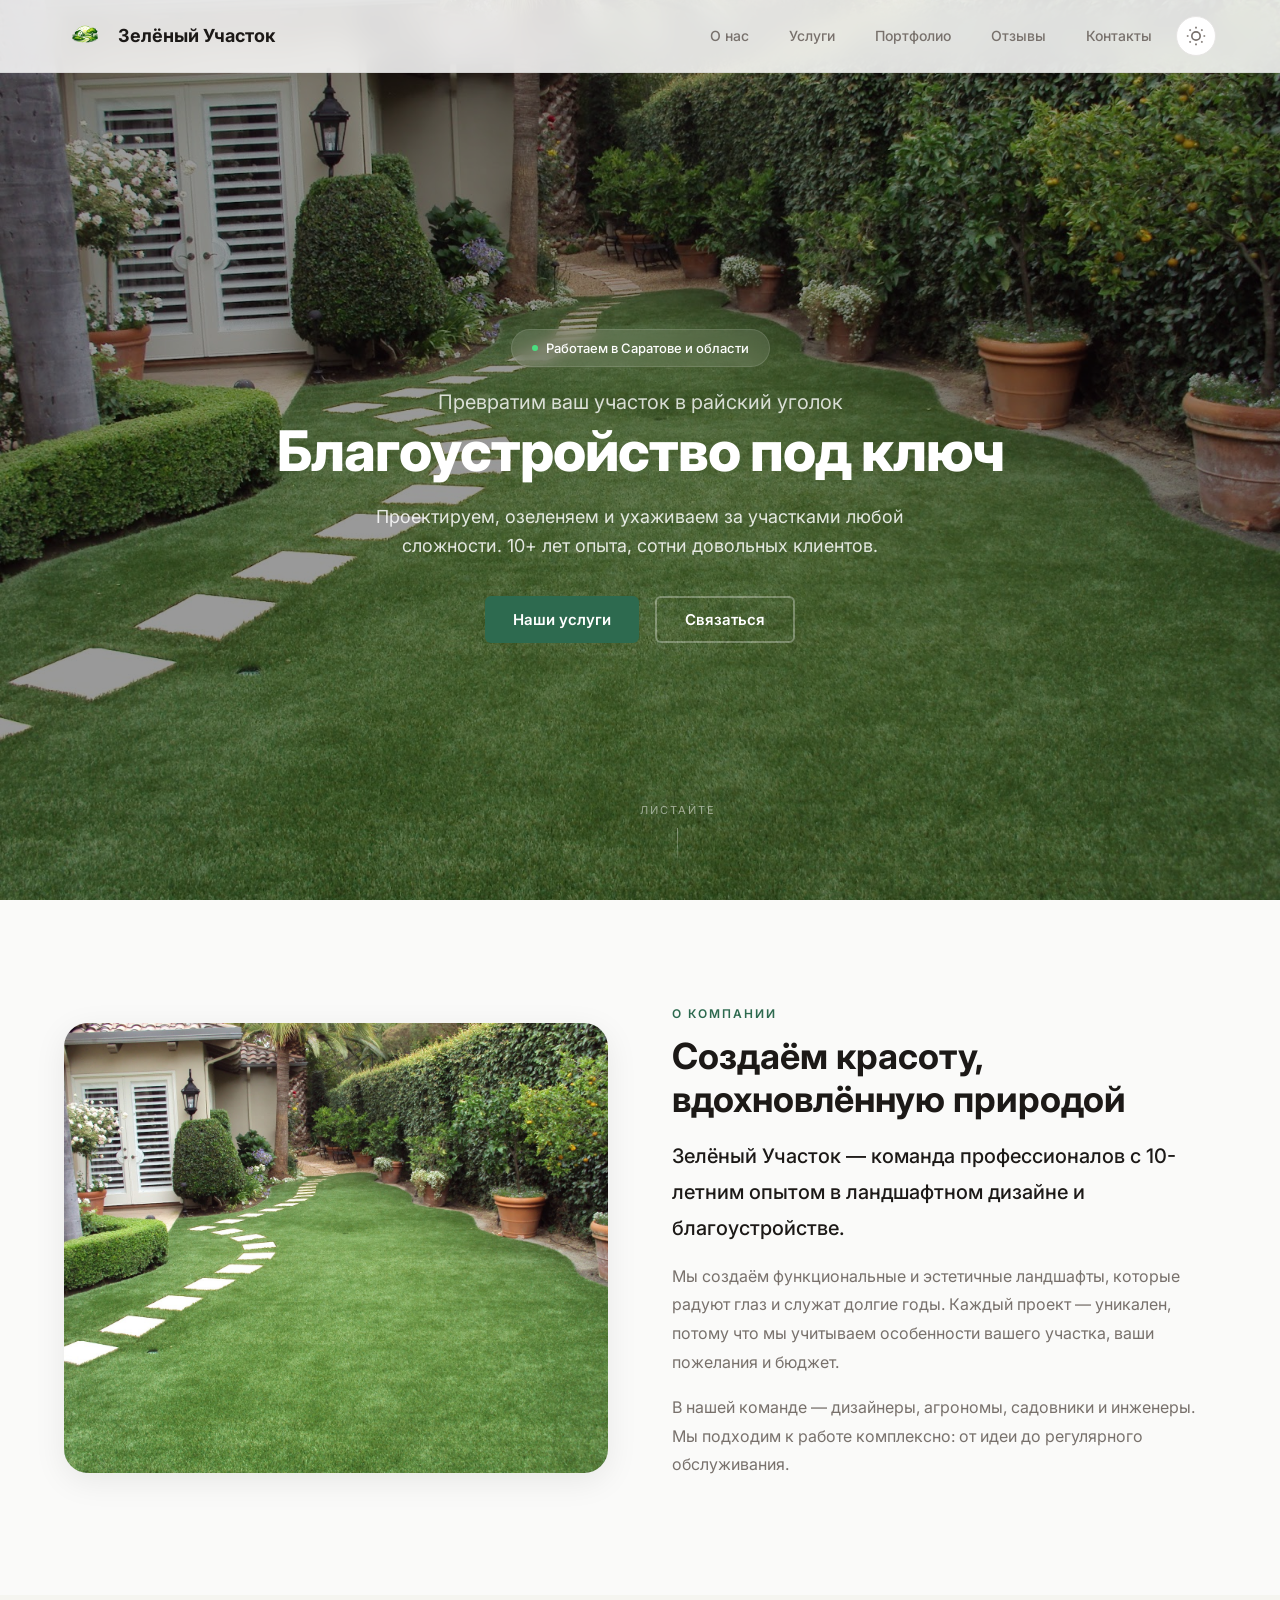
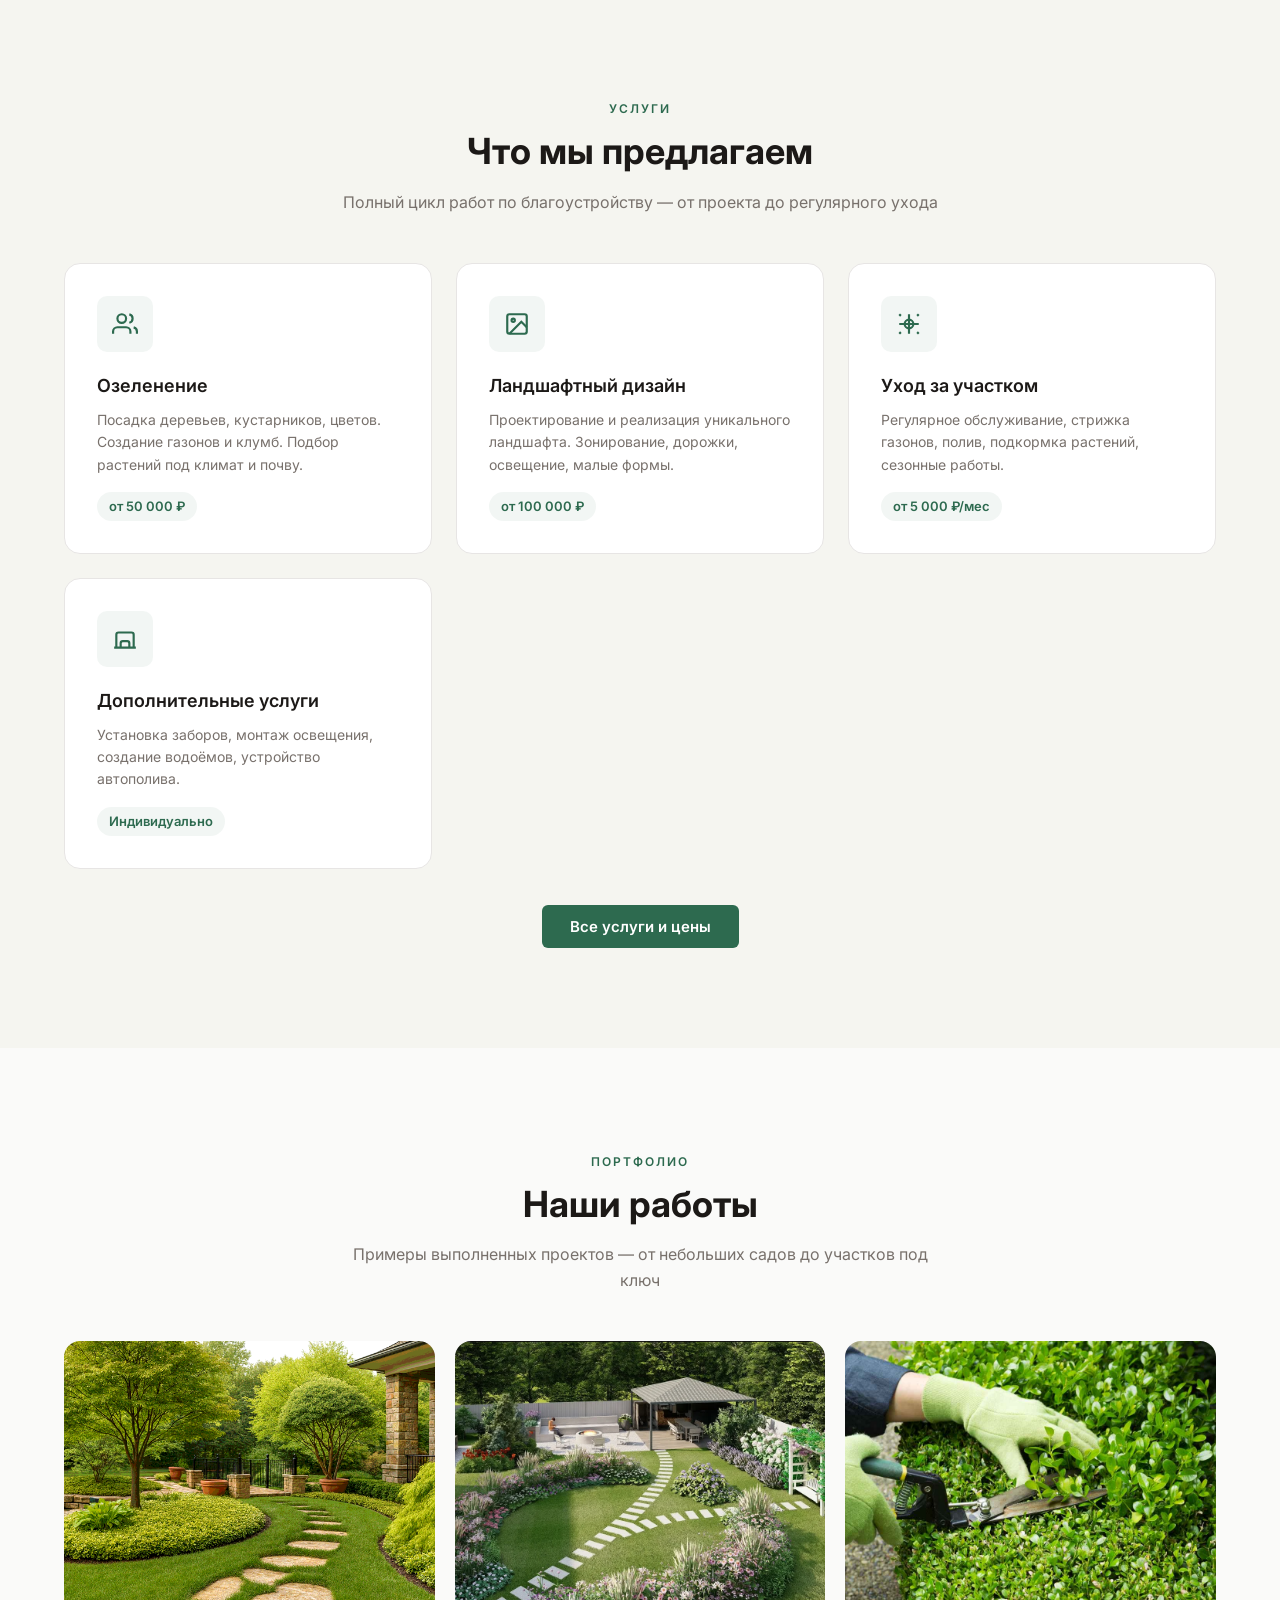
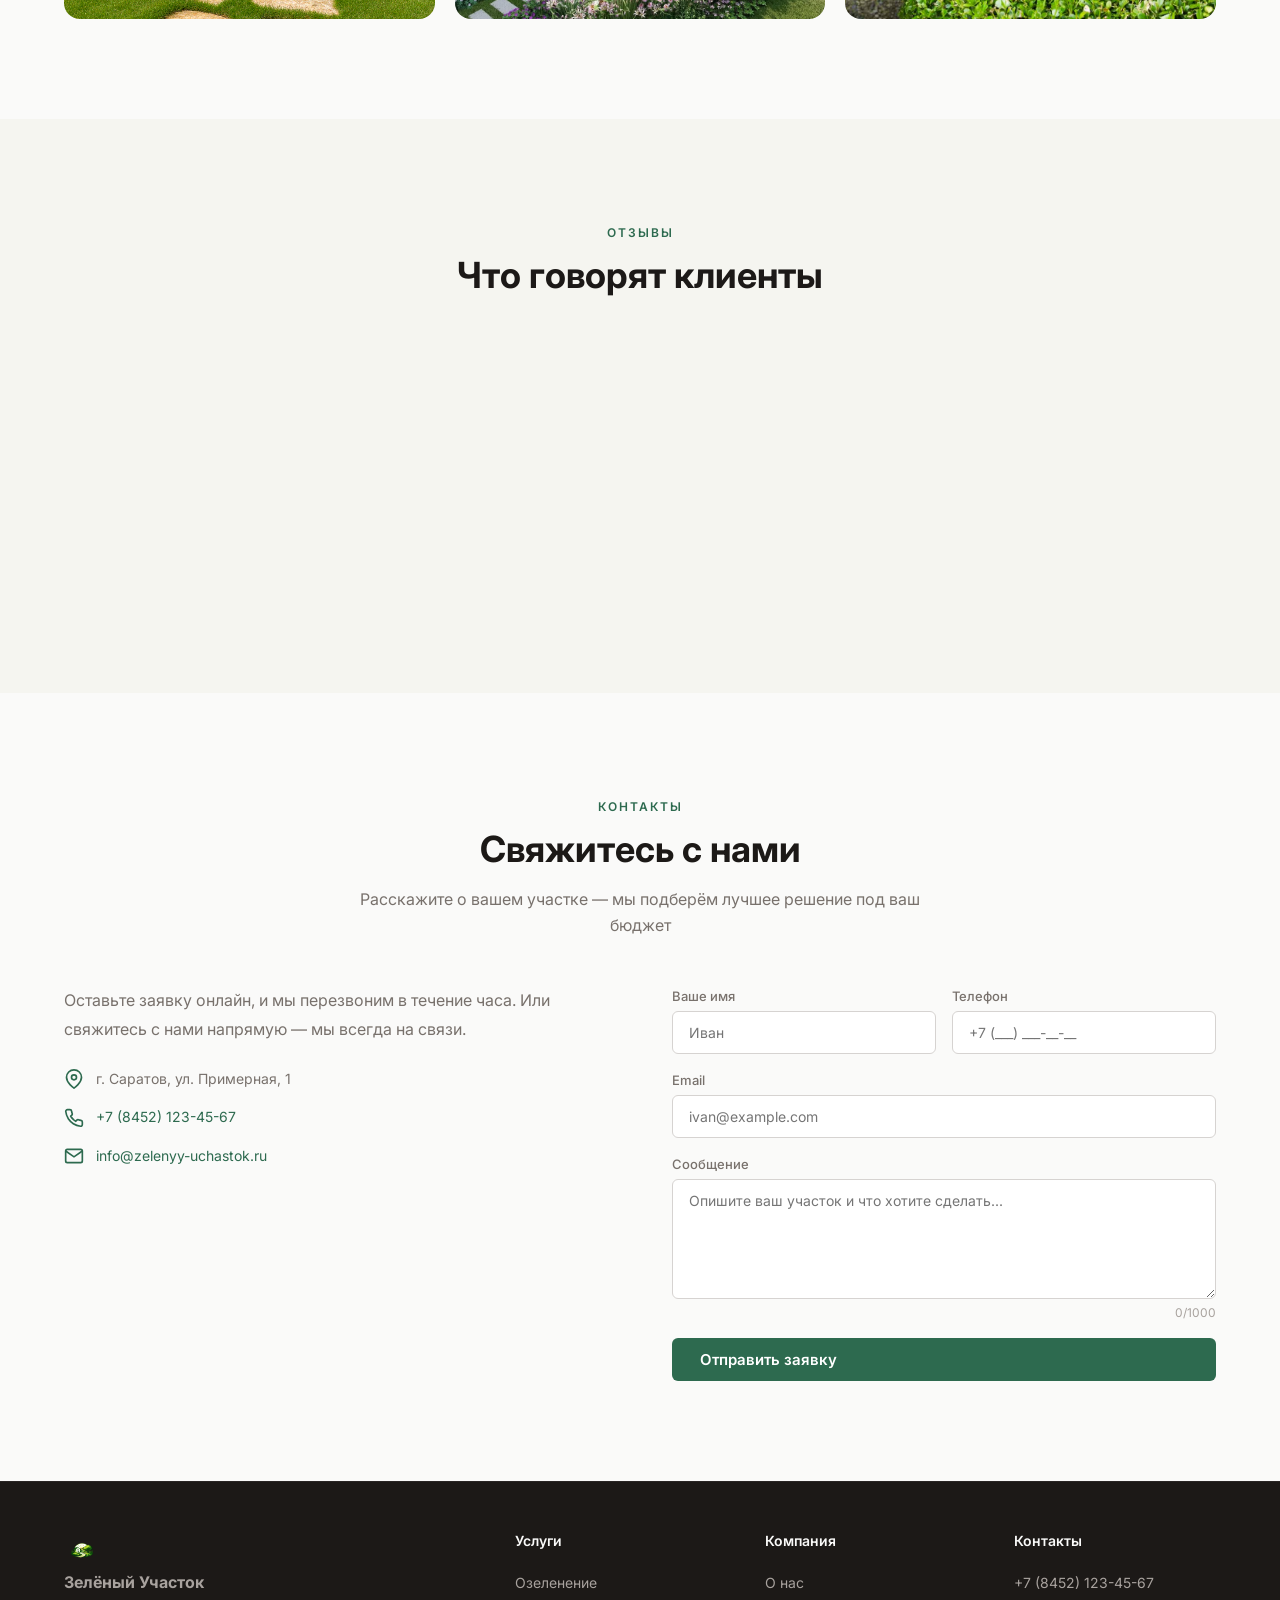
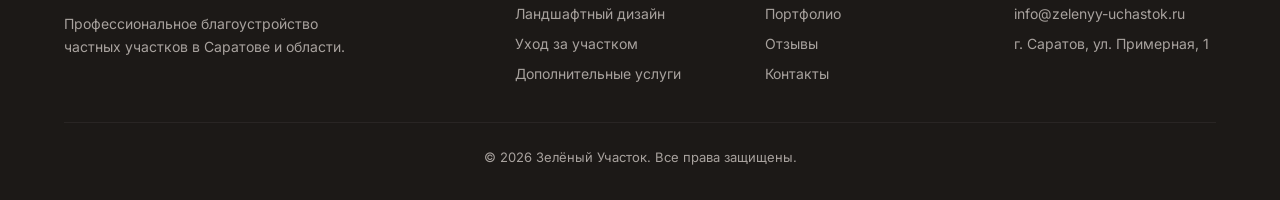
==== index.html @ c89d67cd "Initial commit: landing page for Zelenyy Uchastok" ====
<!DOCTYPE html>
<html lang="ru" data-theme="light">
<head>
  <meta charset="UTF-8">
  <meta name="viewport" content="width=device-width, initial-scale=1.0">
  <title>Зелёный Участок — Благоустройство частных участков</title>
  <meta name="description" content="Профессиональные услуги по ландшафтному дизайну, озеленению и благоустройству частных участков в Саратове.">
  <link rel="preconnect" href="https://fonts.googleapis.com">
  <link rel="preconnect" href="https://fonts.gstatic.com" crossorigin>
  <link href="https://fonts.googleapis.com/css2?family=Inter:wght@400;500;600;700;800&display=swap" rel="stylesheet">
  <link rel="stylesheet" href="styles/style.css">
</head>
<body>

  <!-- Header -->
  <header class="header">
    <div class="container">
      <a href="index.html" class="header-logo">
        <img src="images/logo_no_fon.png" alt="Зелёный Участок">
        Зелёный Участок
      </a>
      <nav class="header-nav" id="headerNav">
        <a href="#about">О нас</a>
        <a href="services.html">Услуги</a>
        <a href="#portfolio">Портфолио</a>
        <a href="#testimonials">Отзывы</a>
        <a href="#contact">Контакты</a>
        <button class="theme-toggle" id="themeToggle" aria-label="Сменить тему">
          <svg class="icon-sun" width="20" height="20" viewBox="0 0 24 24" fill="none" stroke="currentColor" stroke-width="2"><circle cx="12" cy="12" r="5"/><path d="M12 1v2M12 21v2M4.22 4.22l1.42 1.42M18.36 18.36l1.42 1.42M1 12h2M21 12h2M4.22 19.78l1.42-1.42M18.36 5.64l1.42-1.42"/></svg>
          <svg class="icon-moon" width="20" height="20" viewBox="0 0 24 24" fill="none" stroke="currentColor" stroke-width="2"><path d="M21 12.79A9 9 0 1111.21 3 7 7 0 0021 12.79z"/></svg>
        </button>
      </nav>
      <button class="mobile-menu-btn" id="mobileMenuBtn" aria-label="Меню">
        <span></span><span></span><span></span>
      </button>
    </div>
  </header>

  <!-- Hero -->
  <section class="hero">
    <div class="hero-bg" id="heroBg"></div>
    <div class="container">
      <div class="hero-badge">
        <span class="hero-badge-dot"></span>
        Работаем в Саратове и области
      </div>
      <h1>
        <span>Превратим ваш участок в райский уголок</span>
        Благоустройство под ключ
      </h1>
      <p>Проектируем, озеленяем и ухаживаем за участками любой сложности. 10+ лет опыта, сотни довольных клиентов.</p>
      <div class="hero-buttons">
        <a href="services.html" class="btn btn-primary">Наши услуги</a>
        <a href="#contact" class="btn btn-outline">Связаться</a>
      </div>
    </div>
    <div class="hero-scroll">
      <span>Листайте</span>
      <div class="hero-scroll-line"></div>
    </div>
  </section>

  <!-- About -->
  <section class="section" id="about">
    <div class="container">
      <div class="about-grid">
        <div class="about-image fade-in">
          <img src="images/o_kompanii.jpg" alt="О компании Зелёный Участок">
        </div>
        <div class="about-text fade-in">
          <span class="section-label">О компании</span>
          <h2 class="section-title">Создаём красоту,<br>вдохновлённую природой</h2>
          <p class="about-lead">Зелёный Участок — команда профессионалов с 10-летним опытом в ландшафтном дизайне и благоустройстве.</p>
          <p>Мы создаём функциональные и эстетичные ландшафты, которые радуют глаз и служат долгие годы. Каждый проект — уникален, потому что мы учитываем особенности вашего участка, ваши пожелания и бюджет.</p>
          <p>В нашей команде — дизайнеры, агрономы, садовники и инженеры. Мы подходим к работе комплексно: от идеи до регулярного обслуживания.</p>
        </div>
      </div>
    </div>
  </section>

  <!-- Services Preview -->
  <section class="section section-alt" id="services">
    <div class="container">
      <div class="fade-in" style="text-align:center;margin-bottom:16px">
        <span class="section-label">Услуги</span>
        <h2 class="section-title">Что мы предлагаем</h2>
        <p class="section-subtitle" style="margin:0 auto">Полный цикл работ по благоустройству — от проекта до регулярного ухода</p>
      </div>
      <div class="services-grid">
        <div class="service-card fade-in">
          <div class="service-card-icon">
            <svg viewBox="0 0 24 24" fill="none" stroke="currentColor" stroke-width="2"><path d="M17 21v-2a4 4 0 00-4-4H5a4 4 0 00-4 4v2"/><circle cx="9" cy="7" r="4"/><path d="M23 21v-2a4 4 0 00-3-3.87"/><path d="M16 3.13a4 4 0 010 7.75"/></svg>
          </div>
          <h3>Озеленение</h3>
          <p>Посадка деревьев, кустарников, цветов. Создание газонов и клумб. Подбор растений под климат и почву.</p>
          <span class="service-card-price">от 50 000 ₽</span>
          <div class="service-card-details">
            <ul>
              <li>Подготовка почвы и дренаж</li>
              <li>Выбор растений по климату</li>
              <li>Устройство поливной системы</li>
              <li>Гарантия на растения</li>
            </ul>
          </div>
        </div>
        <div class="service-card fade-in">
          <div class="service-card-icon">
            <svg viewBox="0 0 24 24" fill="none" stroke="currentColor" stroke-width="2"><rect x="3" y="3" width="18" height="18" rx="2"/><circle cx="8.5" cy="8.5" r="1.5"/><path d="M21 15l-5-5L5 21"/></svg>
          </div>
          <h3>Ландшафтный дизайн</h3>
          <p>Проектирование и реализация уникального ландшафта. Зонирование, дорожки, освещение, малые формы.</p>
          <span class="service-card-price">от 100 000 ₽</span>
          <div class="service-card-details">
            <ul>
              <li>Разработка дизайн-проекта</li>
              <li>Мощение дорожек и площадок</li>
              <li>Установка декоративных элементов</li>
              <li>Ландшафтное освещение</li>
            </ul>
          </div>
        </div>
        <div class="service-card fade-in">
          <div class="service-card-icon">
            <svg viewBox="0 0 24 24" fill="none" stroke="currentColor" stroke-width="2"><path d="M3 3l1.5 1.5M21 3l-1.5 1.5M3 21l1.5-1.5M21 21l-1.5-1.5M12 3v18M3 12h18"/><circle cx="12" cy="12" r="4"/></svg>
          </div>
          <h3>Уход за участком</h3>
          <p>Регулярное обслуживание, стрижка газонов, полив, подкормка растений, сезонные работы.</p>
          <span class="service-card-price">от 5 000 ₽/мес</span>
          <div class="service-card-details">
            <ul>
              <li>Стрижка газонов</li>
              <li>Полив и подкормка</li>
              <li>Обрезка деревьев</li>
              <li>Уборка листвы</li>
            </ul>
          </div>
        </div>
        <div class="service-card fade-in">
          <div class="service-card-icon">
            <svg viewBox="0 0 24 24" fill="none" stroke="currentColor" stroke-width="2"><path d="M2 20h20M4 20V8a2 2 0 012-2h12a2 2 0 012 2v12M8 20v-4a2 2 0 012-2h4a2 2 0 012 2v4"/></svg>
          </div>
          <h3>Дополнительные услуги</h3>
          <p>Установка заборов, монтаж освещения, создание водоёмов, устройство автополива.</p>
          <span class="service-card-price">Индивидуально</span>
          <div class="service-card-details">
            <ul>
              <li>Монтаж заборов и ограждений</li>
              <li>Ландшафтное освещение</li>
              <li>Создание прудов и водоёмов</li>
              <li>Системы автополива</li>
            </ul>
          </div>
        </div>
      </div>
      <div class="fade-in" style="text-align:center;margin-top:36px">
        <a href="services.html" class="btn btn-primary">Все услуги и цены</a>
      </div>
    </div>
  </section>

  <!-- Portfolio -->
  <section class="section" id="portfolio">
    <div class="container">
      <div class="fade-in" style="text-align:center;margin-bottom:16px">
        <span class="section-label">Портфолио</span>
        <h2 class="section-title">Наши работы</h2>
        <p class="section-subtitle" style="margin:0 auto">Примеры выполненных проектов — от небольших садов до участков под ключ</p>
      </div>
      <div class="portfolio-grid" id="portfolioGrid">
        <div class="portfolio-item fade-in" data-src="images/portf1.png">
          <img src="images/portf1.png" alt="Проект 1" loading="lazy">
          <div class="portfolio-item-overlay">
            <div>
              <h4>Проект в коттеджном посёлке</h4>
              <p>Ландшафтный дизайн, озеленение, освещение</p>
            </div>
          </div>
        </div>
        <div class="portfolio-item fade-in" data-src="images/portf2.png">
          <img src="images/portf2.png" alt="Проект 2" loading="lazy">
          <div class="portfolio-item-overlay">
            <div>
              <h4>Приусадебный участок</h4>
              <p>Зонирование, газон, цветники, дорожки</p>
            </div>
          </div>
        </div>
        <div class="portfolio-item fade-in" data-src="images/portf3.jpg">
          <img src="images/portf3.jpg" alt="Проект 3" loading="lazy">
          <div class="portfolio-item-overlay">
            <div>
              <h4>Участок с водоёмом</h4>
              <p>Пруд, альпийская горка, мощение</p>
            </div>
          </div>
        </div>
      </div>
    </div>
  </section>

  <!-- Lightbox -->
  <div class="lightbox" id="lightbox">
    <button class="lightbox-close" id="lightboxClose">&times;</button>
    <img src="" alt="" id="lightboxImg">
  </div>

  <!-- Testimonials -->
  <section class="section section-alt" id="testimonials">
    <div class="container">
      <div class="fade-in" style="text-align:center;margin-bottom:16px">
        <span class="section-label">Отзывы</span>
        <h2 class="section-title">Что говорят клиенты</h2>
      </div>
      <div class="testimonials-grid">
        <div class="testimonial-card fade-in">
          <div class="testimonial-rating">★★★★★</div>
          <blockquote>«Отличная работа! Участок преобразился до неузнаваемости. Сделали всё чётко, в срок и даже дешевле, чем я рассчитывал.»</blockquote>
          <cite>— Иван Петрович</cite>
        </div>
        <div class="testimonial-card fade-in">
          <div class="testimonial-rating">★★★★★</div>
          <blockquote>«Быстро, качественно и по доступным ценам. Отдельное спасибо за консультации по подбору растений — всё прижилось и радует глаз.»</blockquote>
          <cite>— Мария Сергеевна</cite>
        </div>
        <div class="testimonial-card fade-in">
          <div class="testimonial-rating">★★★★★</div>
          <blockquote>«Заказывали полный цикл — от проекта до обслуживания. Команда настоящих профи. Результат превзошёл ожидания!»</blockquote>
          <cite>— Алексей Иванович</cite>
        </div>
      </div>
    </div>
  </section>

  <!-- Contact -->
  <section class="section" id="contact">
    <div class="container">
      <div class="fade-in" style="text-align:center;margin-bottom:16px">
        <span class="section-label">Контакты</span>
        <h2 class="section-title">Свяжитесь с нами</h2>
        <p class="section-subtitle" style="margin:0 auto">Расскажите о вашем участке — мы подберём лучшее решение под ваш бюджет</p>
      </div>
      <div class="contact-wrapper">
        <div class="contact-info fade-in">
          <p>Оставьте заявку онлайн, и мы перезвоним в течение часа. Или свяжитесь с нами напрямую — мы всегда на связи.</p>
          <div class="contact-details">
            <div class="contact-detail">
              <svg viewBox="0 0 24 24" fill="none" stroke="currentColor" stroke-width="2"><path d="M21 10c0 7-9 13-9 13s-9-6-9-13a9 9 0 0118 0z"/><circle cx="12" cy="10" r="3"/></svg>
              <span>г. Саратов, ул. Примерная, 1</span>
            </div>
            <div class="contact-detail">
              <svg viewBox="0 0 24 24" fill="none" stroke="currentColor" stroke-width="2"><path d="M22 16.92v3a2 2 0 01-2.18 2 19.79 19.79 0 01-8.63-3.07 19.5 19.5 0 01-6-6 19.79 19.79 0 01-3.07-8.67A2 2 0 014.11 2h3a2 2 0 012 1.72 12.84 12.84 0 00.7 2.81 2 2 0 01-.45 2.11L8.09 9.91a16 16 0 006 6l1.27-1.27a2 2 0 012.11-.45 12.84 12.84 0 002.81.7A2 2 0 0122 16.92z"/></svg>
              <a href="tel:+784521234567">+7 (8452) 123-45-67</a>
            </div>
            <div class="contact-detail">
              <svg viewBox="0 0 24 24" fill="none" stroke="currentColor" stroke-width="2"><path d="M4 4h16c1.1 0 2 .9 2 2v12c0 1.1-.9 2-2 2H4c-1.1 0-2-.9-2-2V6c0-1.1.9-2 2-2z"/><polyline points="22,6 12,13 2,6"/></svg>
              <a href="mailto:info@zelenyy-uchastok.ru">info@zelenyy-uchastok.ru</a>
            </div>
          </div>
        </div>
        <form class="contact-form fade-in" id="contactForm">
          <div class="form-row">
            <div class="form-group">
              <label for="formName">Ваше имя</label>
              <input type="text" id="formName" name="name" required placeholder="Иван">
              <span class="error-message">Введите имя</span>
            </div>
            <div class="form-group">
              <label for="formPhone">Телефон</label>
              <input type="tel" id="formPhone" name="phone" required placeholder="+7 (___) ___-__-__">
              <span class="error-message">Введите телефон</span>
            </div>
          </div>
          <div class="form-group">
            <label for="formEmail">Email</label>
            <input type="email" id="formEmail" name="email" placeholder="ivan@example.com">
            <span class="error-message">Введите корректный email</span>
          </div>
          <div class="form-group">
            <label for="formMessage">Сообщение</label>
            <textarea id="formMessage" name="message" rows="4" maxlength="1000" required placeholder="Опишите ваш участок и что хотите сделать..."></textarea>
            <span class="char-counter"><span id="charCount">0</span>/1000</span>
            <span class="error-message">Напишите пару слов</span>
          </div>
          <button type="submit" class="btn btn-primary" id="formSubmit">Отправить заявку</button>
          <div class="form-success" id="formSuccess">
            <svg viewBox="0 0 24 24" fill="none" stroke="currentColor" stroke-width="2"><path d="M22 11.08V12a10 10 0 11-5.93-9.14"/><polyline points="22 4 12 14.01 9 11.01"/></svg>
            <h3>Спасибо! Заявка отправлена.</h3>
            <p>Мы свяжемся с вами в ближайшее время.</p>
          </div>
        </form>
      </div>
    </div>
  </section>

  <!-- Footer -->
  <footer class="footer">
    <div class="container">
      <div class="footer-grid">
        <div class="footer-brand">
          <a href="index.html" class="header-logo" style="font-size:16px">
            <img src="images/logo_no_fon.png" alt="Зелёный Участок" style="width:36px;height:36px">
            Зелёный Участок
          </a>
          <p>Профессиональное благоустройство частных участков в Саратове и области.</p>
        </div>
        <div>
          <h4>Услуги</h4>
          <a href="services.html">Озеленение</a>
          <a href="services.html">Ландшафтный дизайн</a>
          <a href="services.html">Уход за участком</a>
          <a href="services.html">Дополнительные услуги</a>
        </div>
        <div>
          <h4>Компания</h4>
          <a href="#about">О нас</a>
          <a href="#portfolio">Портфолио</a>
          <a href="#testimonials">Отзывы</a>
          <a href="#contact">Контакты</a>
        </div>
        <div>
          <h4>Контакты</h4>
          <a href="tel:+784521234567">+7 (8452) 123-45-67</a>
          <a href="mailto:info@zelenyy-uchastok.ru">info@zelenyy-uchastok.ru</a>
          <a href="#">г. Саратов, ул. Примерная, 1</a>
        </div>
      </div>
      <div class="footer-bottom">
        <p>&copy; 2026 Зелёный Участок. Все права защищены.</p>
      </div>
    </div>
  </footer>

  <script src="js/main.js"></script>
</body>
</html>
---- styles/style.css ----
/* ==========================================
   Зелёный Участок — Modern Stylesheet
   ========================================== */

/* ----- CSS Variables / Theming ----- */
:root {
  /* Light theme (default) */
  --color-bg: #fafaf9;
  --color-bg-alt: #f5f5f0;
  --color-surface: #ffffff;
  --color-surface-hover: #fafaf9;
  --color-text: #1c1917;
  --color-text-secondary: #78716c;
  --color-text-muted: #a8a29e;
  --color-border: #e7e5e4;
  --color-border-light: #f0efed;
  --color-primary: #2d6a4f;
  --color-primary-light: #40916c;
  --color-primary-lighter: #95d5b2;
  --color-primary-bg: rgba(45, 106, 79, 0.06);
  --color-accent: #d4a373;
  --color-accent-bg: rgba(212, 163, 115, 0.1);
  --color-overlay: rgba(0, 0, 0, 0.5);
  --color-hero-overlay: rgba(0, 0, 0, 0.4);
  --color-input-bg: #ffffff;
  --color-input-border: #d6d3d1;
  --color-input-focus: #2d6a4f;
  --color-success: #16a34a;
  --color-error: #dc2626;
  --color-rating: #f59e0b;
  --color-footer-bg: #1c1917;
  --color-footer-text: #a8a29e;
  --color-footer-border: #292524;
  --color-header-bg: rgba(255, 255, 255, 0.85);
  --color-header-border: rgba(0, 0, 0, 0.06);
  --shadow-sm: 0 1px 2px rgba(0, 0, 0, 0.04);
  --shadow-md: 0 4px 16px rgba(0, 0, 0, 0.06);
  --shadow-lg: 0 8px 32px rgba(0, 0, 0, 0.08);
  --shadow-xl: 0 16px 48px rgba(0, 0, 0, 0.1);
  --radius-sm: 6px;
  --radius-md: 10px;
  --radius-lg: 16px;
  --radius-xl: 24px;
  --font-sans: 'Inter', -apple-system, BlinkMacSystemFont, 'Segoe UI', Roboto, sans-serif;
  --container: 1200px;
  --header-height: 72px;
}

/* Dark theme */
[data-theme="dark"] {
  --color-bg: #0c0a09;
  --color-bg-alt: #1c1917;
  --color-surface: #1c1917;
  --color-surface-hover: #292524;
  --color-text: #fafaf9;
  --color-text-secondary: #a8a29e;
  --color-text-muted: #78716c;
  --color-border: #292524;
  --color-border-light: #1c1917;
  --color-primary: #52b788;
  --color-primary-light: #40916c;
  --color-primary-lighter: #2d6a4f;
  --color-primary-bg: rgba(82, 183, 136, 0.1);
  --color-accent: #d4a373;
  --color-accent-bg: rgba(212, 163, 115, 0.12);
  --color-overlay: rgba(0, 0, 0, 0.7);
  --color-hero-overlay: rgba(0, 0, 0, 0.55);
  --color-input-bg: #292524;
  --color-input-border: #44403c;
  --color-input-focus: #52b788;
  --color-success: #4ade80;
  --color-error: #f87171;
  --color-rating: #fbbf24;
  --color-footer-bg: #000000;
  --color-footer-text: #78716c;
  --color-footer-border: #1c1917;
  --color-header-bg: rgba(12, 10, 9, 0.9);
  --color-header-border: rgba(255, 255, 255, 0.06);
  --shadow-sm: 0 1px 2px rgba(0, 0, 0, 0.2);
  --shadow-md: 0 4px 16px rgba(0, 0, 0, 0.3);
  --shadow-lg: 0 8px 32px rgba(0, 0, 0, 0.35);
  --shadow-xl: 0 16px 48px rgba(0, 0, 0, 0.4);
}

/* ----- Reset & Base ----- */
*, *::before, *::after {
  margin: 0;
  padding: 0;
  box-sizing: border-box;
}

html {
  scroll-behavior: smooth;
  scroll-padding-top: var(--header-height);
}

body {
  font-family: var(--font-sans);
  background: var(--color-bg);
  color: var(--color-text);
  line-height: 1.6;
  transition: background 0.3s ease, color 0.3s ease;
  -webkit-font-smoothing: antialiased;
}

a {
  color: var(--color-primary);
  text-decoration: none;
  transition: color 0.2s ease;
}

a:hover {
  color: var(--color-primary-light);
}

img {
  max-width: 100%;
  height: auto;
  display: block;
}

ul {
  list-style: none;
}

.container {
  width: 100%;
  max-width: var(--container);
  margin: 0 auto;
  padding: 0 24px;
}

.section {
  padding: 100px 0;
}

.section-alt {
  background: var(--color-bg-alt);
  transition: background 0.3s ease;
}

.section-label {
  display: inline-block;
  font-size: 12px;
  font-weight: 600;
  text-transform: uppercase;
  letter-spacing: 2px;
  color: var(--color-primary);
  margin-bottom: 12px;
}

.section-title {
  font-size: 36px;
  font-weight: 700;
  line-height: 1.2;
  margin-bottom: 16px;
}

.section-subtitle {
  font-size: 16px;
  color: var(--color-text-secondary);
  max-width: 600px;
}

/* ----- Header / Navbar ----- */
.header {
  position: fixed;
  top: 0;
  left: 0;
  right: 0;
  z-index: 1000;
  background: var(--color-header-bg);
  border-bottom: 1px solid var(--color-header-border);
  backdrop-filter: blur(12px);
  -webkit-backdrop-filter: blur(12px);
  transition: background 0.3s ease, border-color 0.3s ease;
}

.header .container {
  display: flex;
  align-items: center;
  justify-content: space-between;
  height: var(--header-height);
}

.header-logo {
  display: flex;
  align-items: center;
  gap: 12px;
  font-size: 18px;
  font-weight: 700;
  color: var(--color-text);
}

.header-logo img {
  width: 42px;
  height: 42px;
  object-fit: contain;
}

.header-logo:hover {
  color: var(--color-text);
}

.header-nav {
  display: flex;
  align-items: center;
  gap: 8px;
}

.header-nav a {
  padding: 8px 16px;
  border-radius: var(--radius-sm);
  font-size: 14px;
  font-weight: 500;
  color: var(--color-text-secondary);
  transition: all 0.2s ease;
}

.header-nav a:hover {
  background: var(--color-primary-bg);
  color: var(--color-primary);
}

.header-nav a.active {
  color: var(--color-primary);
  background: var(--color-primary-bg);
}

/* Theme toggle */
.theme-toggle {
  width: 40px;
  height: 40px;
  border-radius: 50%;
  border: 1px solid var(--color-border);
  background: var(--color-surface);
  color: var(--color-text-secondary);
  cursor: pointer;
  display: flex;
  align-items: center;
  justify-content: center;
  font-size: 18px;
  transition: all 0.2s ease;
  flex-shrink: 0;
}

.theme-toggle:hover {
  border-color: var(--color-primary);
  color: var(--color-primary);
}

.theme-toggle .icon-sun,
.theme-toggle .icon-moon {
  transition: opacity 0.3s ease, transform 0.3s ease;
}

[data-theme="light"] .theme-toggle .icon-moon,
[data-theme="dark"] .theme-toggle .icon-sun {
  display: none;
}

/* Mobile menu */
.mobile-menu-btn {
  display: none;
  width: 40px;
  height: 40px;
  border: none;
  background: none;
  cursor: pointer;
  flex-direction: column;
  justify-content: center;
  gap: 5px;
  padding: 8px;
}

.mobile-menu-btn span {
  display: block;
  width: 100%;
  height: 2px;
  background: var(--color-text);
  border-radius: 2px;
  transition: all 0.3s ease;
}

.mobile-menu-btn.active span:nth-child(1) {
  transform: rotate(45deg) translate(5px, 5px);
}

.mobile-menu-btn.active span:nth-child(2) {
  opacity: 0;
}

.mobile-menu-btn.active span:nth-child(3) {
  transform: rotate(-45deg) translate(5px, -5px);
}

/* ----- Hero ----- */
.hero {
  position: relative;
  min-height: 100vh;
  display: flex;
  align-items: center;
  overflow: hidden;
  padding-top: var(--header-height);
}

.hero-bg {
  position: absolute;
  inset: 0;
  background: url('../images/o_kompanii.jpg') center/cover no-repeat;
  will-change: transform;
  z-index: 0;
}

.hero-bg::after {
  content: '';
  position: absolute;
  inset: 0;
  background: var(--color-hero-overlay);
}

.hero .container {
  position: relative;
  z-index: 1;
  text-align: center;
  color: #ffffff;
  padding: 60px 24px;
}

.hero-badge {
  display: inline-flex;
  align-items: center;
  gap: 8px;
  padding: 8px 20px;
  border-radius: 100px;
  background: rgba(255, 255, 255, 0.1);
  backdrop-filter: blur(8px);
  font-size: 13px;
  font-weight: 500;
  margin-bottom: 24px;
  border: 1px solid rgba(255, 255, 255, 0.12);
}

.hero-badge-dot {
  width: 6px;
  height: 6px;
  border-radius: 50%;
  background: #4ade80;
  animation: pulse-dot 2s ease-in-out infinite;
}

@keyframes pulse-dot {
  0%, 100% { box-shadow: 0 0 0 0 rgba(74, 222, 128, 0.6); }
  50% { box-shadow: 0 0 8px 2px rgba(74, 222, 128, 0.3); }
}

.hero h1 {
  font-size: 56px;
  font-weight: 800;
  line-height: 1.1;
  margin-bottom: 20px;
  letter-spacing: -1px;
}

.hero h1 span {
  display: block;
  font-weight: 400;
  font-size: 20px;
  letter-spacing: normal;
  opacity: 0.8;
  margin-bottom: 8px;
}

.hero p {
  font-size: 18px;
  opacity: 0.85;
  max-width: 600px;
  margin: 0 auto 36px;
}

.hero-buttons {
  display: flex;
  gap: 16px;
  justify-content: center;
  flex-wrap: wrap;
}

.hero-scroll {
  position: absolute;
  bottom: 32px;
  left: 50%;
  transform: translateX(-50%);
  z-index: 1;
  display: flex;
  flex-direction: column;
  align-items: center;
  gap: 8px;
  color: rgba(255, 255, 255, 0.5);
  font-size: 11px;
  text-transform: uppercase;
  letter-spacing: 2px;
  animation: fade-in-up 1s ease 1s both;
}

.hero-scroll-line {
  width: 1px;
  height: 40px;
  background: linear-gradient(180deg, rgba(255, 255, 255, 0.4), transparent);
  animation: scroll-line 2s ease-in-out infinite;
}

@keyframes scroll-line {
  0% { transform: scaleY(1); opacity: 1; }
  50% { transform: scaleY(0.3); opacity: 0.3; }
  100% { transform: scaleY(1); opacity: 1; }
}

/* ----- Buttons ----- */
.btn {
  display: inline-flex;
  align-items: center;
  gap: 8px;
  padding: 14px 28px;
  border-radius: var(--radius-sm);
  font-size: 15px;
  font-weight: 600;
  cursor: pointer;
  transition: all 0.3s ease;
  border: none;
  line-height: 1;
  font-family: inherit;
  text-decoration: none;
}

.btn-primary {
  background: var(--color-primary);
  color: #ffffff;
}

.btn-primary:hover {
  background: var(--color-primary-light);
  transform: translateY(-2px);
  box-shadow: 0 8px 24px rgba(45, 106, 79, 0.25);
  color: #ffffff;
}

.btn-outline {
  background: transparent;
  color: #ffffff;
  border: 2px solid rgba(255, 255, 255, 0.3);
}

.btn-outline:hover {
  border-color: #ffffff;
  background: rgba(255, 255, 255, 0.1);
  transform: translateY(-2px);
  color: #ffffff;
}

.btn-ghost {
  background: transparent;
  color: var(--color-text-secondary);
  padding: 8px 16px;
  font-size: 14px;
}

.btn-ghost:hover {
  color: var(--color-primary);
  background: var(--color-primary-bg);
}

.btn-sm {
  padding: 10px 20px;
  font-size: 13px;
}

/* ----- About ----- */
.about-grid {
  display: grid;
  grid-template-columns: 1fr 1fr;
  gap: 64px;
  align-items: center;
}

.about-image {
  border-radius: var(--radius-xl);
  overflow: hidden;
  box-shadow: var(--shadow-lg);
  position: relative;
}

.about-image img {
  width: 100%;
  height: 450px;
  object-fit: cover;
  transition: transform 0.6s ease;
}

.about-image:hover img {
  transform: scale(1.03);
}

.about-text p {
  font-size: 16px;
  color: var(--color-text-secondary);
  margin-bottom: 16px;
  line-height: 1.8;
}

.about-text .about-lead {
  font-size: 20px;
  font-weight: 500;
  color: var(--color-text);
}

/* ----- Services ----- */
.services-grid {
  display: grid;
  grid-template-columns: repeat(auto-fit, minmax(280px, 1fr));
  gap: 24px;
  margin-top: 48px;
}

.service-card {
  background: var(--color-surface);
  border: 1px solid var(--color-border);
  border-radius: var(--radius-lg);
  padding: 32px;
  cursor: pointer;
  transition: all 0.3s ease;
  position: relative;
  overflow: hidden;
}

.service-card::before {
  content: '';
  position: absolute;
  top: 0;
  left: 0;
  right: 0;
  height: 3px;
  background: linear-gradient(90deg, var(--color-primary), var(--color-primary-lighter));
  transform: scaleX(0);
  transform-origin: left;
  transition: transform 0.4s ease;
}

.service-card:hover {
  transform: translateY(-4px);
  border-color: var(--color-primary);
  box-shadow: var(--shadow-lg);
}

.service-card:hover::before {
  transform: scaleX(1);
}

.service-card-icon {
  width: 56px;
  height: 56px;
  border-radius: var(--radius-md);
  background: var(--color-primary-bg);
  display: flex;
  align-items: center;
  justify-content: center;
  margin-bottom: 20px;
  color: var(--color-primary);
  transition: all 0.3s ease;
}

.service-card:hover .service-card-icon {
  background: var(--color-primary);
  color: #ffffff;
  transform: scale(1.05);
}

.service-card-icon svg {
  width: 26px;
  height: 26px;
}

.service-card h3 {
  font-size: 18px;
  font-weight: 600;
  margin-bottom: 8px;
}

.service-card p {
  font-size: 14px;
  color: var(--color-text-secondary);
  line-height: 1.6;
  margin-bottom: 16px;
}

.service-card-price {
  display: inline-block;
  font-size: 13px;
  font-weight: 600;
  color: var(--color-primary);
  padding: 4px 12px;
  border-radius: 100px;
  background: var(--color-primary-bg);
}

.service-card-details {
  max-height: 0;
  overflow: hidden;
  transition: max-height 0.4s ease, opacity 0.3s ease, margin 0.3s ease;
  opacity: 0;
}

.service-card.expanded .service-card-details {
  max-height: 300px;
  opacity: 1;
  margin-top: 16px;
}

.service-card-details ul {
  padding-top: 16px;
  border-top: 1px solid var(--color-border);
}

.service-card-details li {
  font-size: 14px;
  color: var(--color-text-secondary);
  padding: 6px 0;
  display: flex;
  align-items: center;
  gap: 8px;
}

.service-card-details li::before {
  content: '';
  width: 4px;
  height: 4px;
  border-radius: 50%;
  background: var(--color-primary);
  flex-shrink: 0;
}

/* ----- Portfolio ----- */
.portfolio-grid {
  display: grid;
  grid-template-columns: repeat(auto-fit, minmax(300px, 1fr));
  gap: 20px;
  margin-top: 48px;
}

.portfolio-item {
  border-radius: var(--radius-lg);
  overflow: hidden;
  cursor: pointer;
  position: relative;
  aspect-ratio: 4 / 3;
}

.portfolio-item img {
  width: 100%;
  height: 100%;
  object-fit: cover;
  transition: transform 0.6s ease;
}

.portfolio-item:hover img {
  transform: scale(1.06);
}

.portfolio-item-overlay {
  position: absolute;
  inset: 0;
  background: linear-gradient(180deg, transparent 50%, rgba(0, 0, 0, 0.7));
  display: flex;
  align-items: flex-end;
  padding: 24px;
  opacity: 0;
  transition: opacity 0.3s ease;
}

.portfolio-item:hover .portfolio-item-overlay {
  opacity: 1;
}

.portfolio-item-overlay h4 {
  color: #ffffff;
  font-size: 16px;
  font-weight: 600;
}

.portfolio-item-overlay p {
  color: rgba(255, 255, 255, 0.7);
  font-size: 13px;
}

/* Lightbox */
.lightbox {
  position: fixed;
  inset: 0;
  z-index: 2000;
  background: rgba(0, 0, 0, 0.9);
  display: flex;
  align-items: center;
  justify-content: center;
  opacity: 0;
  pointer-events: none;
  transition: opacity 0.3s ease;
  padding: 40px;
}

.lightbox.open {
  opacity: 1;
  pointer-events: all;
}

.lightbox img {
  max-width: 90vw;
  max-height: 85vh;
  border-radius: var(--radius-md);
  object-fit: contain;
}

.lightbox-close {
  position: absolute;
  top: 24px;
  right: 24px;
  width: 48px;
  height: 48px;
  border-radius: 50%;
  border: none;
  background: rgba(255, 255, 255, 0.1);
  color: #ffffff;
  font-size: 24px;
  cursor: pointer;
  display: flex;
  align-items: center;
  justify-content: center;
  transition: background 0.2s ease;
}

.lightbox-close:hover {
  background: rgba(255, 255, 255, 0.2);
}

/* ----- Testimonials ----- */
.testimonials-grid {
  display: grid;
  grid-template-columns: repeat(auto-fit, minmax(300px, 1fr));
  gap: 24px;
  margin-top: 48px;
}

.testimonial-card {
  background: var(--color-surface);
  border: 1px solid var(--color-border);
  border-radius: var(--radius-lg);
  padding: 32px;
  transition: all 0.3s ease;
}

.testimonial-card:hover {
  transform: translateY(-4px);
  box-shadow: var(--shadow-lg);
  border-color: var(--color-border);
}

.testimonial-rating {
  color: var(--color-rating);
  font-size: 16px;
  letter-spacing: 2px;
  margin-bottom: 12px;
}

.testimonial-card blockquote {
  font-size: 15px;
  color: var(--color-text-secondary);
  line-height: 1.7;
  font-style: italic;
  margin-bottom: 16px;
}

.testimonial-card cite {
  font-style: normal;
  font-size: 14px;
  font-weight: 600;
  color: var(--color-text);
}

/* ----- Contact ----- */
.contact-wrapper {
  display: grid;
  grid-template-columns: 1fr 1fr;
  gap: 64px;
  margin-top: 48px;
  align-items: start;
}

.contact-info p {
  font-size: 16px;
  color: var(--color-text-secondary);
  line-height: 1.8;
  margin-bottom: 24px;
}

.contact-details {
  display: flex;
  flex-direction: column;
  gap: 16px;
}

.contact-detail {
  display: flex;
  align-items: center;
  gap: 12px;
  font-size: 14px;
  color: var(--color-text-secondary);
}

.contact-detail svg {
  width: 20px;
  height: 20px;
  color: var(--color-primary);
  flex-shrink: 0;
}

.contact-form {
  display: flex;
  flex-direction: column;
  gap: 16px;
}

.form-group {
  display: flex;
  flex-direction: column;
  gap: 4px;
}

.form-group label {
  font-size: 13px;
  font-weight: 500;
  color: var(--color-text-secondary);
}

.form-group input,
.form-group textarea,
.form-group select {
  padding: 12px 16px;
  border: 1px solid var(--color-input-border);
  border-radius: var(--radius-sm);
  background: var(--color-input-bg);
  color: var(--color-text);
  font-size: 14px;
  font-family: inherit;
  transition: all 0.2s ease;
  outline: none;
}

.form-group input:focus,
.form-group textarea:focus,
.form-group select:focus {
  border-color: var(--color-input-focus);
  box-shadow: 0 0 0 3px rgba(45, 106, 79, 0.1);
}

.form-group textarea {
  resize: vertical;
  min-height: 120px;
}

.form-group .char-counter {
  text-align: right;
  font-size: 12px;
  color: var(--color-text-muted);
}

.form-group .error-message {
  font-size: 12px;
  color: var(--color-error);
  display: none;
}

.form-group.error input,
.form-group.error textarea {
  border-color: var(--color-error);
}

.form-group.error .error-message {
  display: block;
}

.form-row {
  display: grid;
  grid-template-columns: 1fr 1fr;
  gap: 16px;
}

.form-success {
  display: none;
  text-align: center;
  padding: 40px;
  border-radius: var(--radius-lg);
  background: var(--color-primary-bg);
}

.form-success.show {
  display: block;
}

.form-success svg {
  width: 48px;
  height: 48px;
  color: var(--color-success);
  margin-bottom: 16px;
}

.form-success h3 {
  font-size: 20px;
  font-weight: 600;
  margin-bottom: 8px;
}

.form-success p {
  color: var(--color-text-secondary);
  font-size: 14px;
}

/* ----- Footer ----- */
.footer {
  background: var(--color-footer-bg);
  color: var(--color-footer-text);
  padding: 48px 0 32px;
  border-top: 1px solid var(--color-footer-border);
  transition: background 0.3s ease, border-color 0.3s ease;
}

.footer-grid {
  display: grid;
  grid-template-columns: 2fr 1fr 1fr 1fr;
  gap: 48px;
  margin-bottom: 32px;
}

.footer-brand p {
  font-size: 14px;
  line-height: 1.7;
  margin-top: 12px;
  max-width: 300px;
}

.footer h4 {
  font-size: 14px;
  font-weight: 600;
  color: #fafaf9;
  margin-bottom: 16px;
}

.footer a {
  display: block;
  font-size: 14px;
  color: var(--color-footer-text);
  padding: 4px 0;
  transition: color 0.2s ease;
}

.footer a:hover {
  color: var(--color-primary);
}

.footer-bottom {
  border-top: 1px solid var(--color-footer-border);
  padding-top: 24px;
  margin-top: 32px;
  text-align: center;
  font-size: 13px;
}

/* ----- Animations ----- */
.fade-in {
  opacity: 0;
  transform: translateY(30px);
  transition: opacity 0.7s cubic-bezier(0.22, 1, 0.36, 1),
              transform 0.7s cubic-bezier(0.22, 1, 0.36, 1);
}

.fade-in.visible {
  opacity: 1;
  transform: translateY(0);
}

@keyframes fade-in-up {
  from { opacity: 0; transform: translateY(16px); }
  to { opacity: 1; transform: translateY(0); }
}

/* ----- Services Page ----- */
.page-header {
  padding: calc(var(--header-height) + 60px) 0 60px;
  text-align: center;
  background: var(--color-bg-alt);
  border-bottom: 1px solid var(--color-border);
  transition: background 0.3s ease, border-color 0.3s ease;
}

.page-header h1 {
  font-size: 40px;
  font-weight: 700;
  margin-bottom: 12px;
}

.page-header p {
  font-size: 16px;
  color: var(--color-text-secondary);
  max-width: 500px;
  margin: 0 auto;
}

.services-detail-grid {
  display: grid;
  grid-template-columns: repeat(auto-fit, minmax(340px, 1fr));
  gap: 32px;
  margin-top: 48px;
}

.service-detail-card {
  background: var(--color-surface);
  border: 1px solid var(--color-border);
  border-radius: var(--radius-xl);
  overflow: hidden;
  transition: all 0.3s ease;
}

.service-detail-card:hover {
  transform: translateY(-4px);
  box-shadow: var(--shadow-lg);
}

.service-detail-card img {
  width: 100%;
  height: 220px;
  object-fit: cover;
}

.service-detail-card-body {
  padding: 28px;
}

.service-detail-card-body h3 {
  font-size: 20px;
  font-weight: 600;
  margin-bottom: 8px;
}

.service-detail-card-body > p {
  font-size: 14px;
  color: var(--color-text-secondary);
  line-height: 1.6;
  margin-bottom: 16px;
}

.service-detail-card-body .price {
  font-size: 18px;
  font-weight: 700;
  color: var(--color-primary);
  margin-bottom: 16px;
}

.service-detail-card-body ul {
  margin-bottom: 20px;
}

.service-detail-card-body li {
  font-size: 14px;
  color: var(--color-text-secondary);
  padding: 4px 0;
  padding-left: 20px;
  position: relative;
}

.service-detail-card-body li::before {
  content: '✓';
  position: absolute;
  left: 0;
  color: var(--color-primary);
  font-weight: 700;
}

/* ==========================================
   Responsive
   ========================================== */

@media (max-width: 1024px) {
  .about-grid {
    gap: 40px;
  }
  .footer-grid {
    grid-template-columns: 1fr 1fr;
  }
}

@media (max-width: 900px) {
  .hero h1 {
    font-size: 40px;
  }
  .hero h1 span {
    font-size: 18px;
  }
  .about-grid {
    grid-template-columns: 1fr;
  }
  .about-image img {
    height: 300px;
  }
  .contact-wrapper {
    grid-template-columns: 1fr;
    gap: 40px;
  }
  .section {
    padding: 72px 0;
  }
}

@media (max-width: 768px) {
  :root {
    --header-height: 64px;
  }

  .header-nav {
    position: fixed;
    top: var(--header-height);
    left: 0;
    right: 0;
    flex-direction: column;
    background: var(--color-header-bg);
    backdrop-filter: blur(12px);
    border-bottom: 1px solid var(--color-header-border);
    padding: 16px 24px;
    gap: 4px;
    transform: translateY(-120%);
    transition: transform 0.3s ease;
    align-items: stretch;
  }

  .header-nav.open {
    transform: translateY(0);
  }

  .header-nav a {
    padding: 12px 16px;
    font-size: 16px;
  }

  .mobile-menu-btn {
    display: flex;
  }

  .hero {
    min-height: 85vh;
  }
  .hero h1 {
    font-size: 32px;
  }
  .hero p {
    font-size: 16px;
  }

  .section-title {
    font-size: 28px;
  }

  .services-grid {
    grid-template-columns: 1fr;
  }
  .portfolio-grid {
    grid-template-columns: 1fr 1fr;
  }
  .testimonials-grid {
    grid-template-columns: 1fr;
  }
  .form-row {
    grid-template-columns: 1fr;
  }
  .footer-grid {
    grid-template-columns: 1fr;
    gap: 32px;
  }
  .footer-brand p {
    max-width: 100%;
  }

  .services-detail-grid {
    grid-template-columns: 1fr;
  }
  .page-header h1 {
    font-size: 32px;
  }
}

@media (max-width: 480px) {
  .hero h1 {
    font-size: 28px;
  }
  .portfolio-grid {
    grid-template-columns: 1fr;
  }
  .section {
    padding: 56px 0;
  }
  .hero-badge {
    font-size: 11px;
    padding: 6px 14px;
  }
  .service-card {
    padding: 24px;
  }
}
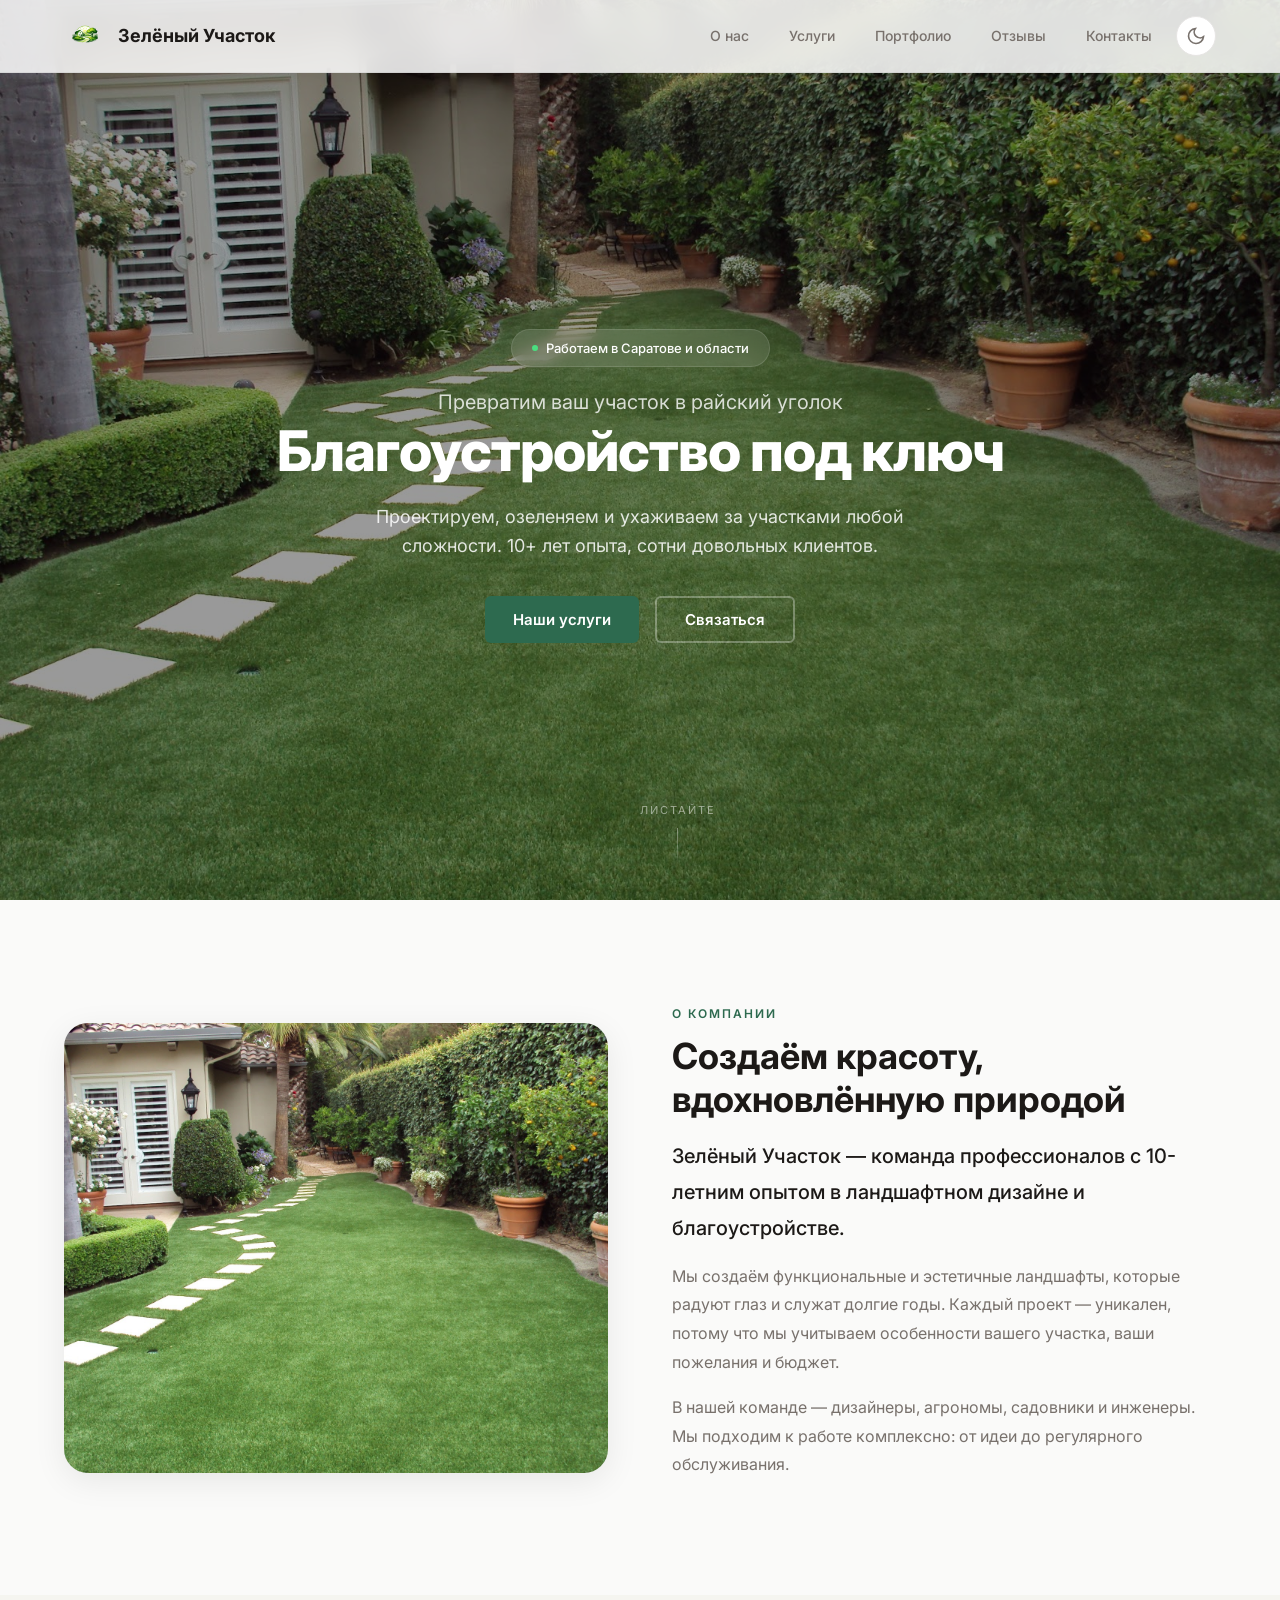
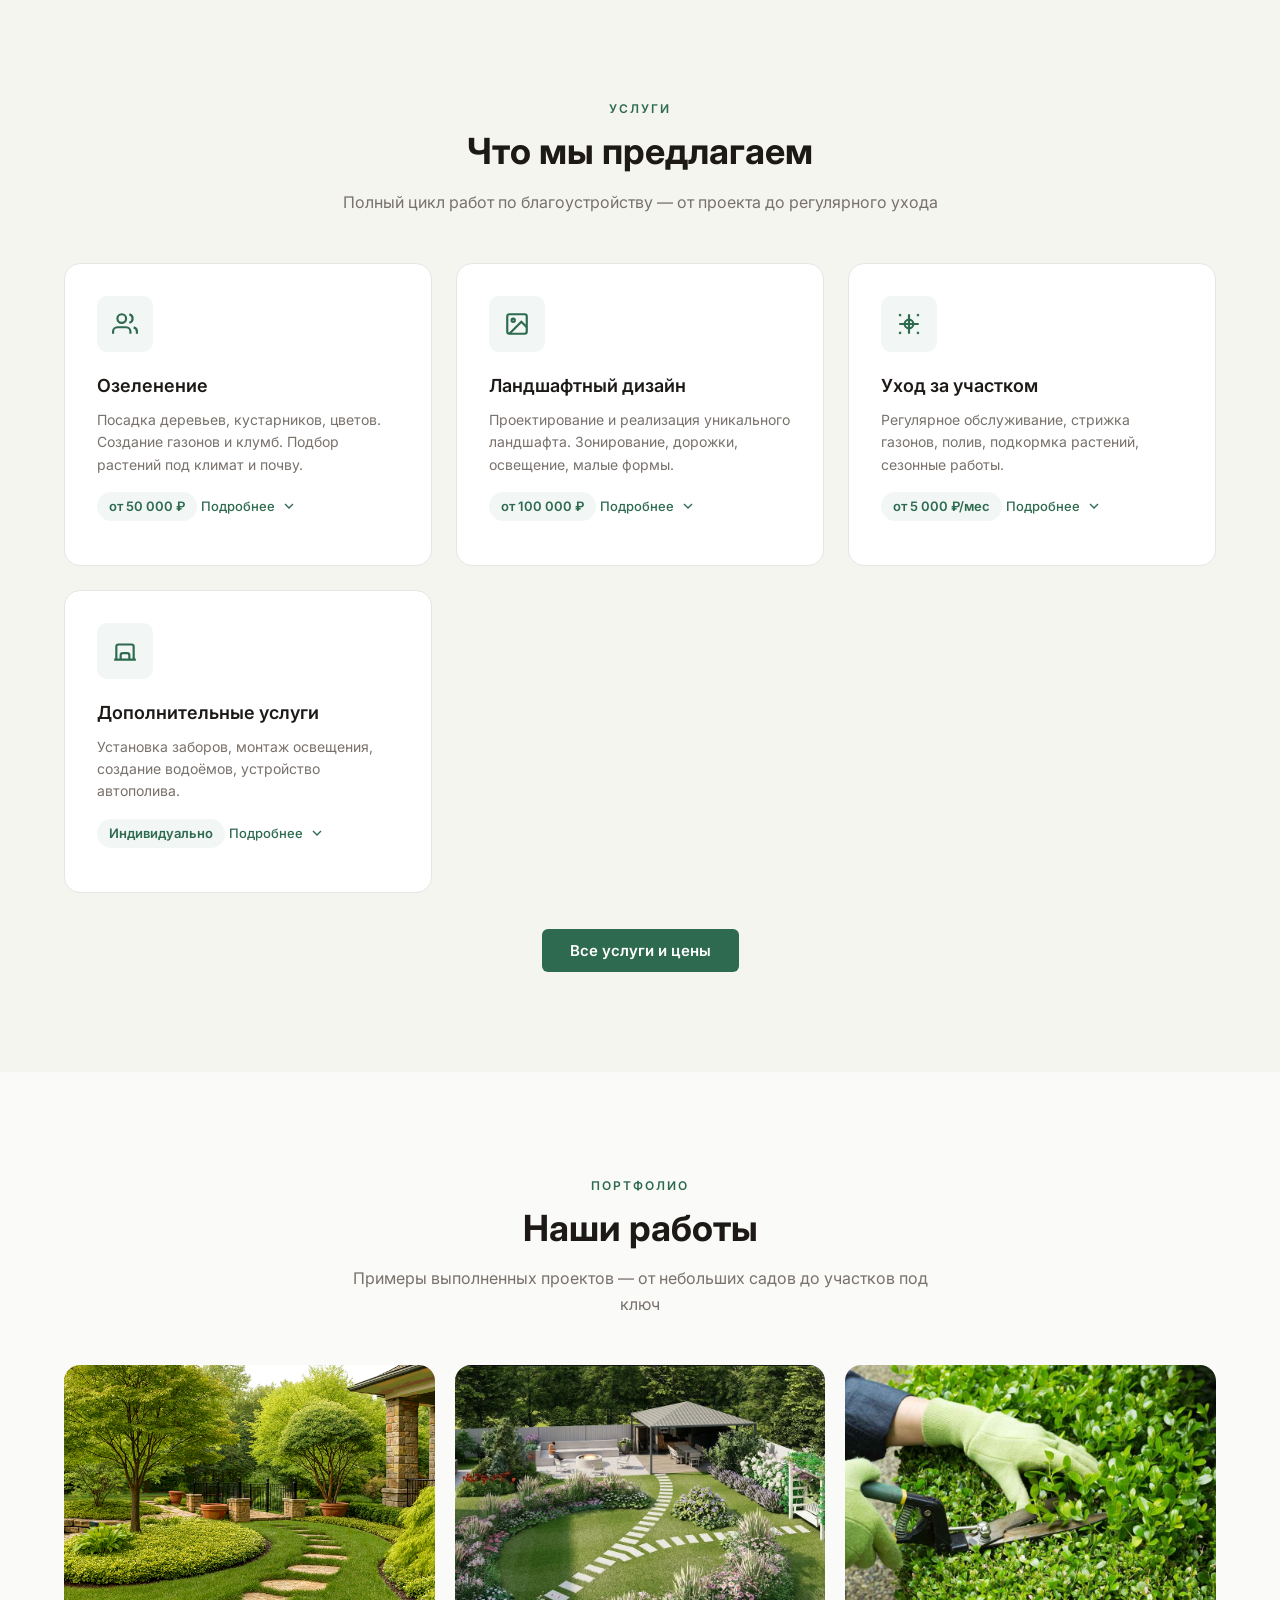
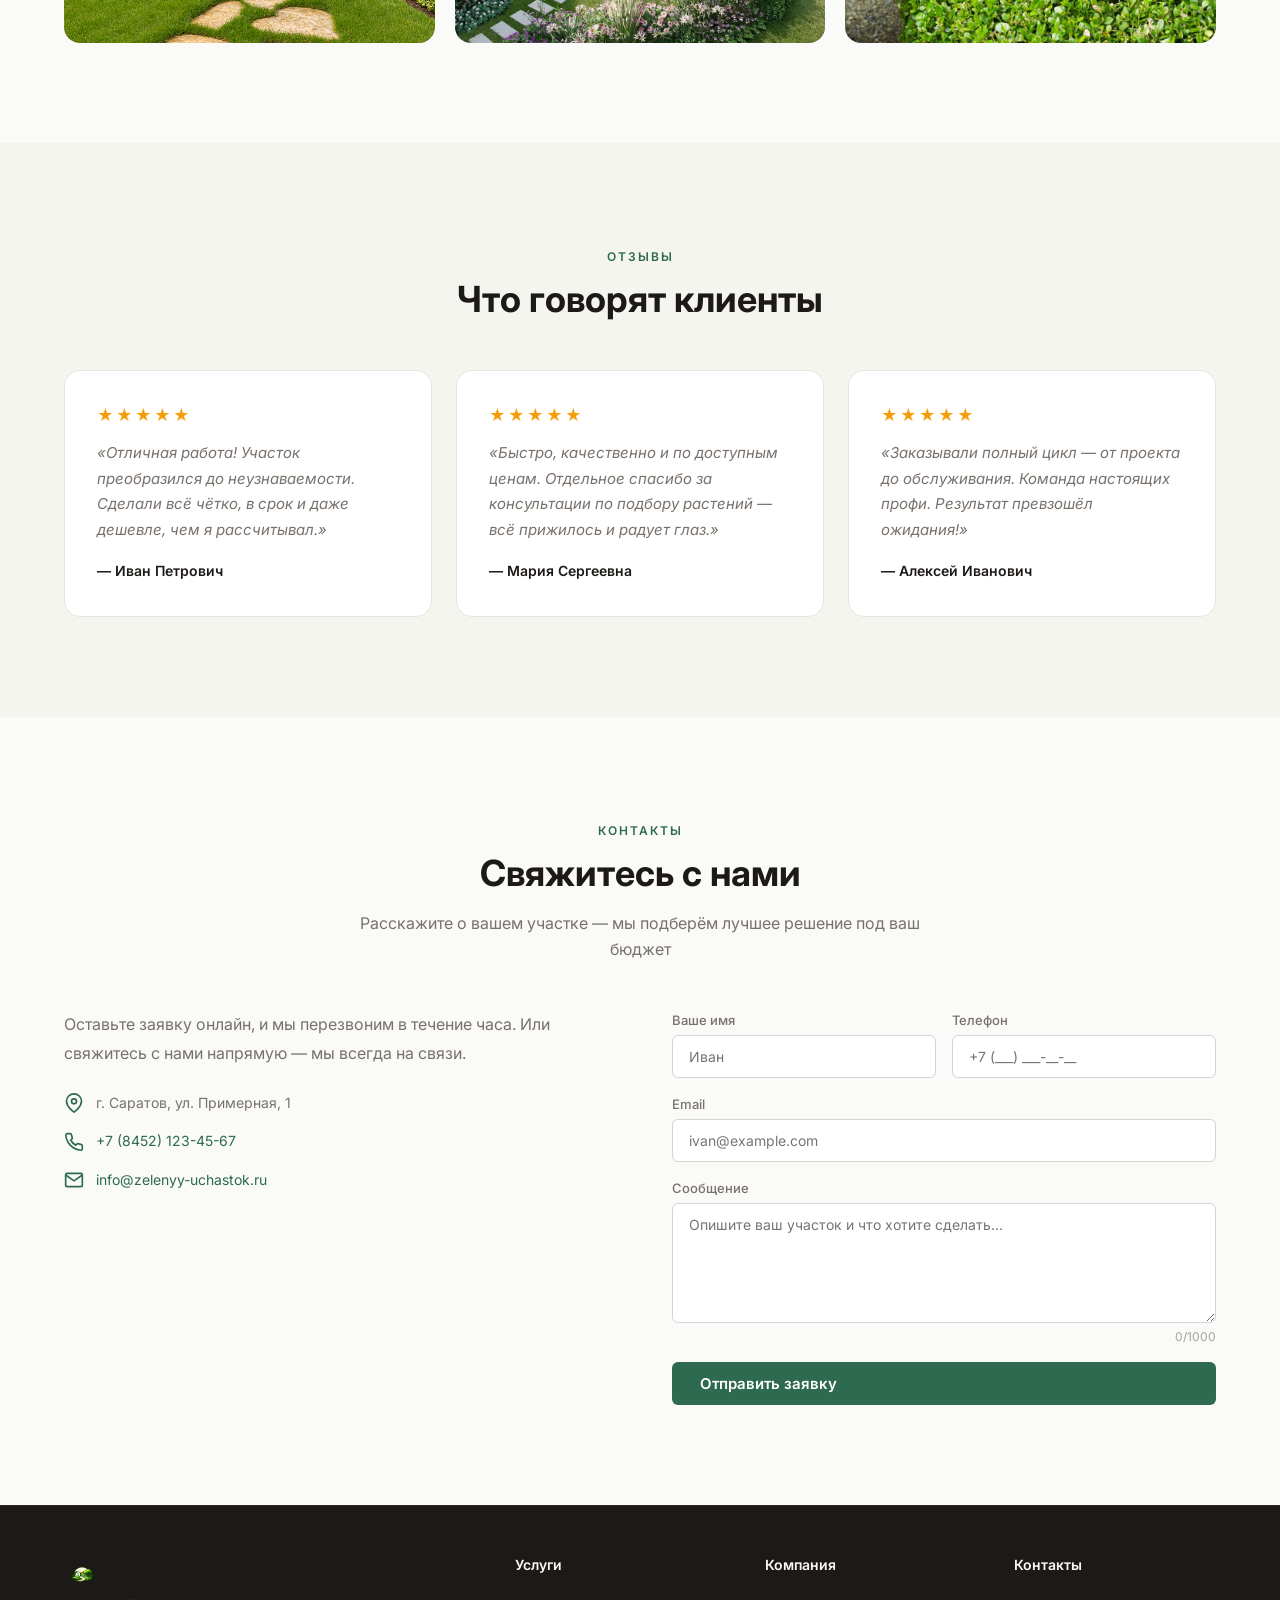
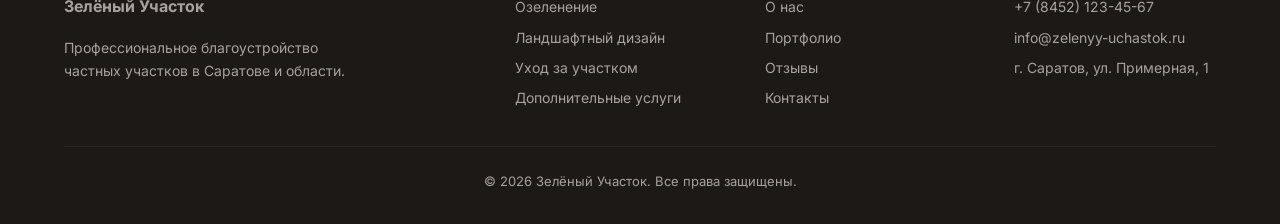
==== commit 0f4831d0: "Fix theme icons, add service card arrows, lightbox navigation" ====
--- a/index.html
+++ b/index.html
@@ -94,6 +94,7 @@
           <h3>Озеленение</h3>
           <p>Посадка деревьев, кустарников, цветов. Создание газонов и клумб. Подбор растений под климат и почву.</p>
           <span class="service-card-price">от 50 000 ₽</span>
+          <span class="service-card-arrow">Подробнее <svg viewBox="0 0 24 24" fill="none" stroke="currentColor" stroke-width="2"><polyline points="6 9 12 15 18 9"/></svg></span>
           <div class="service-card-details">
             <ul>
               <li>Подготовка почвы и дренаж</li>
@@ -110,6 +111,7 @@
           <h3>Ландшафтный дизайн</h3>
           <p>Проектирование и реализация уникального ландшафта. Зонирование, дорожки, освещение, малые формы.</p>
           <span class="service-card-price">от 100 000 ₽</span>
+          <span class="service-card-arrow">Подробнее <svg viewBox="0 0 24 24" fill="none" stroke="currentColor" stroke-width="2"><polyline points="6 9 12 15 18 9"/></svg></span>
           <div class="service-card-details">
             <ul>
               <li>Разработка дизайн-проекта</li>
@@ -126,6 +128,7 @@
           <h3>Уход за участком</h3>
           <p>Регулярное обслуживание, стрижка газонов, полив, подкормка растений, сезонные работы.</p>
           <span class="service-card-price">от 5 000 ₽/мес</span>
+          <span class="service-card-arrow">Подробнее <svg viewBox="0 0 24 24" fill="none" stroke="currentColor" stroke-width="2"><polyline points="6 9 12 15 18 9"/></svg></span>
           <div class="service-card-details">
             <ul>
               <li>Стрижка газонов</li>
@@ -142,6 +145,7 @@
           <h3>Дополнительные услуги</h3>
           <p>Установка заборов, монтаж освещения, создание водоёмов, устройство автополива.</p>
           <span class="service-card-price">Индивидуально</span>
+          <span class="service-card-arrow">Подробнее <svg viewBox="0 0 24 24" fill="none" stroke="currentColor" stroke-width="2"><polyline points="6 9 12 15 18 9"/></svg></span>
           <div class="service-card-details">
             <ul>
               <li>Монтаж заборов и ограждений</li>
@@ -201,6 +205,12 @@
   <!-- Lightbox -->
   <div class="lightbox" id="lightbox">
     <button class="lightbox-close" id="lightboxClose">&times;</button>
+    <button class="lightbox-nav lightbox-prev" id="lightboxPrev">
+      <svg viewBox="0 0 24 24" fill="none" stroke="currentColor" stroke-width="2"><polyline points="15 18 9 12 15 6"/></svg>
+    </button>
+    <button class="lightbox-nav lightbox-next" id="lightboxNext">
+      <svg viewBox="0 0 24 24" fill="none" stroke="currentColor" stroke-width="2"><polyline points="9 6 15 12 9 18"/></svg>
+    </button>
     <img src="" alt="" id="lightboxImg">
   </div>
 
--- a/styles/style.css
+++ b/styles/style.css
@@ -254,8 +254,8 @@
   transition: opacity 0.3s ease, transform 0.3s ease;
 }
 
-[data-theme="light"] .theme-toggle .icon-moon,
-[data-theme="dark"] .theme-toggle .icon-sun {
+[data-theme="light"] .theme-toggle .icon-sun,
+[data-theme="dark"] .theme-toggle .icon-moon {
   display: none;
 }
 
@@ -592,6 +592,26 @@
   margin-bottom: 16px;
 }
 
+.service-card-arrow {
+  display: inline-flex;
+  align-items: center;
+  gap: 6px;
+  font-size: 13px;
+  font-weight: 500;
+  color: var(--color-primary);
+  transition: all 0.3s ease;
+}
+
+.service-card-arrow svg {
+  width: 16px;
+  height: 16px;
+  transition: transform 0.3s ease;
+}
+
+.service-card.expanded .service-card-arrow svg {
+  transform: rotate(180deg);
+}
+
 .service-card-price {
   display: inline-block;
   font-size: 13px;
@@ -600,19 +620,19 @@
   padding: 4px 12px;
   border-radius: 100px;
   background: var(--color-primary-bg);
+  margin-bottom: 12px;
 }
 
 .service-card-details {
   max-height: 0;
   overflow: hidden;
-  transition: max-height 0.4s ease, opacity 0.3s ease, margin 0.3s ease;
+  transition: max-height 0.4s ease, opacity 0.3s ease;
   opacity: 0;
 }
 
 .service-card.expanded .service-card-details {
   max-height: 300px;
   opacity: 1;
-  margin-top: 16px;
 }
 
 .service-card-details ul {
@@ -738,6 +758,39 @@
 
 .lightbox-close:hover {
   background: rgba(255, 255, 255, 0.2);
+}
+
+.lightbox-nav {
+  position: absolute;
+  top: 50%;
+  transform: translateY(-50%);
+  width: 48px;
+  height: 48px;
+  border-radius: 50%;
+  border: none;
+  background: rgba(255, 255, 255, 0.1);
+  color: #ffffff;
+  cursor: pointer;
+  display: flex;
+  align-items: center;
+  justify-content: center;
+  transition: background 0.2s ease;
+}
+
+.lightbox-nav:hover {
+  background: rgba(255, 255, 255, 0.2);
+}
+
+.lightbox-nav svg {
+  width: 24px;
+  height: 24px;
+}
+
+.lightbox-prev { left: 24px; }
+.lightbox-next { right: 24px; }
+
+@media (max-width: 768px) {
+  .lightbox-nav { display: none; }
 }
 
 /* ----- Testimonials ----- */
